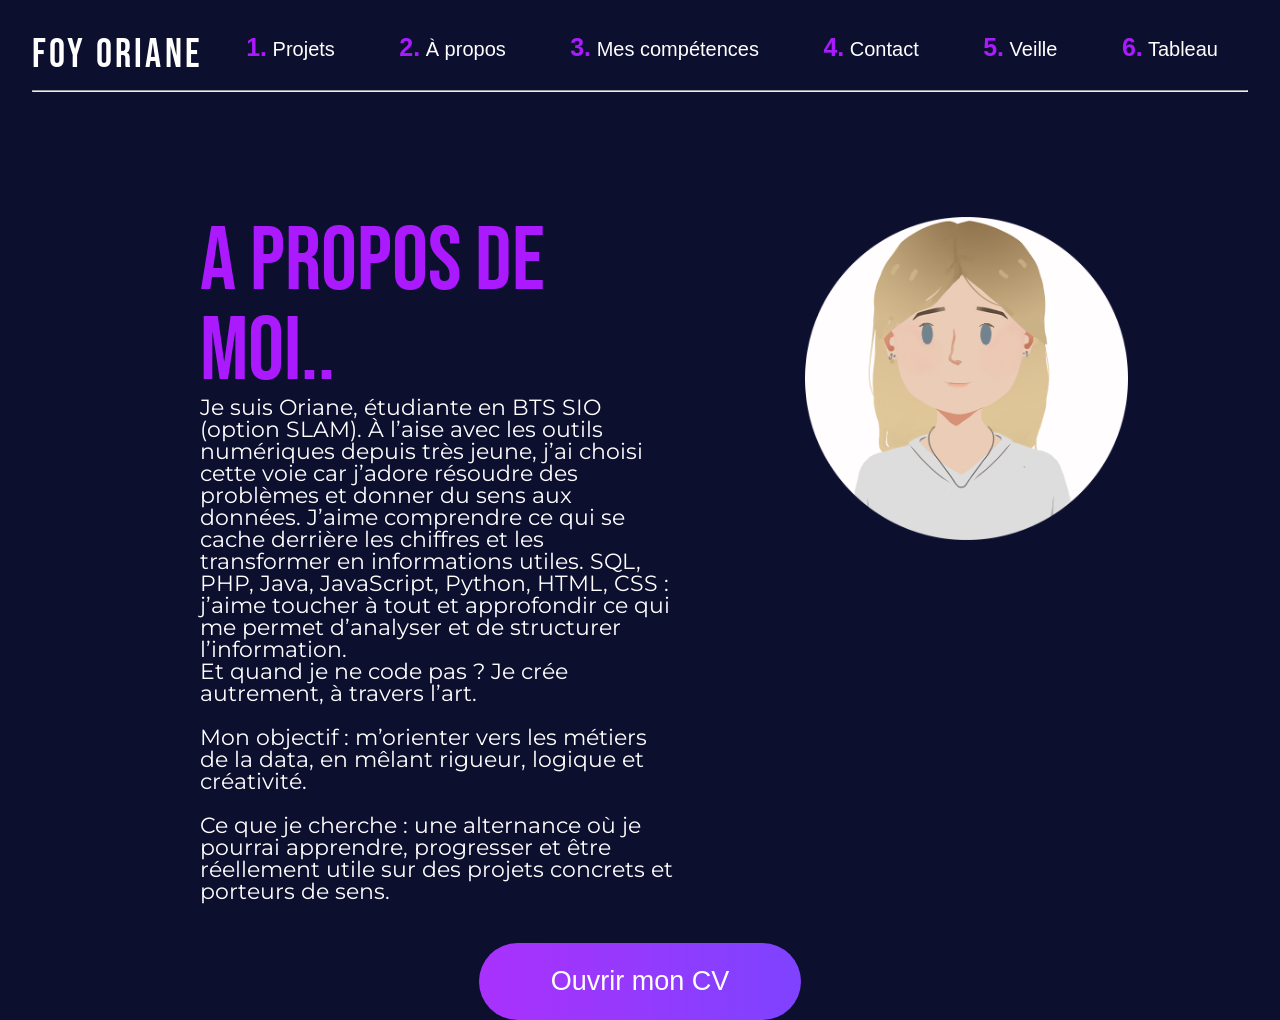
==== apropos.html @ 27b86a02 "Portfolio Oriane" ====
<!DOCTYPE html>
<html lang="fr">
  <head>
    <meta charset="UTF-8" />
    <meta name="viewport" content="width=device-width, initial-scale=1.0" />
    <title>Portfolio Oriane</title>
    <link rel="shortcut icon" type="png" href="documents/favicon.png"/>
    <link rel="stylesheet" href="styles/style.css" />
    <link rel="stylesheet" href="styles/cssPages.css" />
    <link rel="preconnect" href="https://fonts.googleapis.com" />
    <link rel="preconnect" href="https://fonts.gstatic.com" crossorigin />
    <link
      href="https://fonts.googleapis.com/css2?family=Bebas+Neue&display=swap"
      rel="stylesheet"
    />
    <link rel="preconnect" href="https://fonts.googleapis.com" />
    <link rel="preconnect" href="https://fonts.gstatic.com" crossorigin />
    <link
      href="https://fonts.googleapis.com/css2?family=Bebas+Neue&family=Pixelify+Sans:wght@400..700&display=swap"
      rel="stylesheet"
    />
    <link rel="preconnect" href="https://fonts.googleapis.com" />
    <link rel="preconnect" href="https://fonts.gstatic.com" crossorigin />
    <link
      href="https://fonts.googleapis.com/css2?family=Bebas+Neue&family=Pixelify+Sans:wght@400..700&family=Poppins:ital,wght@0,100;0,200;0,300;0,400;0,500;0,600;0,700;0,800;0,900;1,100;1,200;1,300;1,400;1,500;1,600;1,700;1,800;1,900&display=swap"
      rel="stylesheet"
    />
      <link rel="preconnect" href="https://fonts.googleapis.com">
      <link rel="preconnect" href="https://fonts.gstatic.com" crossorigin>
      <link href="https://fonts.googleapis.com/css2?family=Inter:ital,opsz,wght@0,14..32,100..900;1,14..32,100..900&family=Montserrat:ital,wght@0,100..900;1,100..900&display=swap" rel="stylesheet">

      <link rel="preconnect" href="https://fonts.googleapis.com">
      <link rel="preconnect" href="https://fonts.gstatic.com" crossorigin>
      <link href="https://fonts.googleapis.com/css2?family=Inter:ital,opsz,wght@0,14..32,100..900;1,14..32,100..900&display=swap" rel="stylesheet">
    <script src="script/script.js"></script>
  </head>
  <body>
    <div class="bg" id="bg"></div>

    <header>
        <div class="credit left"><a href="index.html">FOY ORIANE</a></div>
        <nav class="right">
            <ul>
                <li>
                    <a href="projets.html"
                    ><span class="numerotation">1.</span> Projets</a>
                </li>
                <li>
                    <a href="apropos.html"
                    ><span class="numerotation">2.</span> À propos</a>
                </li>
                <li>
                    <a href="competences.html"
                    ><span class="numerotation">3.</span> Mes compétences</a>
                </li>
                <li>
                    <a href="contact.html"
                    ><span class="numerotation">4.</span> Contact</a>
                </li>
                <li>
                    <a href="veille.html"
                    ><span class="numerotation">5.</span> Veille</a>
                </li>
                <li>
                    <a href="tableau.html"
                    ><span class="numerotation">6.</span> Tableau</a>
                </li>

            </ul>
        </nav>
      <hr/>
    </header>



    <main>

        
      <div class="presentation"> 
      <div class="present col">
        <h1>A propos de moi..</h1>
          <h2>
              Je suis Oriane, étudiante en BTS SIO (option SLAM). À l’aise avec les outils numériques
              depuis très jeune, j’ai choisi cette voie car j’adore résoudre des problèmes et donner
              du sens aux données. J’aime comprendre ce qui se cache derrière les chiffres et les
              transformer en informations utiles. SQL, PHP, Java, JavaScript, Python,
              HTML, CSS : j’aime toucher à tout et approfondir ce qui me permet d’analyser et de structurer
              l’information.<br>
              Et quand je ne code pas ? Je crée autrement, à travers l’art. <br><br>

              Mon objectif : m’orienter vers les métiers de la data, en mêlant rigueur, logique et créativité.<br><br>

              Ce que je cherche : une alternance où je pourrai apprendre, progresser et être réellement
              utile sur des projets concrets et porteurs de sens.
          </h2>
                  
      </div>
      <div class="avatar col"><img src="documents/avatar.png"/>
      </div>
      </div>

      

        <div class="bouton">
            <a href="documents/CV%20FOY%20Oriane.pdf" class="myButton" target="_blank">Ouvrir mon CV</a>

        </div>
      
      
      
      
   </main>

  </body>

<script>
  fadeBackground("apropos.html");
</script>
</html>
---- styles/style.css ----
/* Reset default css des navigateurs */
html,
body,
div,
span,
applet,
object,
iframe,
h1,
h2,
h3,
h4,
h5,
h6,
p,
blockquote,
pre,
a,
abbr,
acronym,
address,
big,
cite,
code,
del,
dfn,
em,
img,
ins,
kbd,
q,
s,
samp,
small,
strike,
strong,
sub,
sup,
tt,
var,
b,
u,
i,
center,
dl,
dt,
dd,
ol,
ul,
li,
fieldset,
form,
label,
legend,
table,
caption,
tbody,
tfoot,
thead,
tr,
th,
td,
article,
aside,
canvas,
details,
embed,
figure,
figcaption,
footer,
header,
hgroup,
menu,
nav,
output,
ruby,
section,
summary,
time,
mark,
audio,
video {
  margin: 0;
  padding: 0;
  border: 0;
  font-size: 100%;
  font: inherit;
  vertical-align: baseline;
}
article,
aside,
details,
figcaption,
figure,
footer,
header,
hgroup,
menu,
nav,
section {
  display: block;
}
body {
  line-height: 1;
}
ol,
ul {
  list-style: none;
}
blockquote,
q {
  quotes: none;
}
blockquote:before,
blockquote:after,
q:before,
q:after {
  content: "";
  content: none;
}
table {
  border-collapse: collapse;
  border-spacing: 0;
}
/***********************************************************************************/

/* Création de variable couleurs */
:root {
  --couleur_principale: #ab19ff;
  --couleur_secondaire: #ffffff;
    --glow-primary: rgba(56, 189, 248, 0.7);
    --glow-secondary: rgba(94, 234, 212, 0.6);
    --neon-pink: rgba(236, 72, 153, 0.8);
    --neon-blue: rgba(59, 130, 246, 0.8);
    --neon-green: rgba(16, 185, 129, 0.8);
}

* {
  margin: 0;
  padding: 0;
  box-sizing: border-box;
}

html {
  background-color: #0d0f2f;
}
main {
    clear: both;
}


/*Toutes les animations*/

@keyframes bounce {
    50% {
        transform: translateY(-15px);
    }
}

@keyframes typing {
    from {
        width: 0px;
    }
    to {
        width: 140px;
    }
}
@keyframes borderGlow {
    0% {
        background-position: 0% 50%;
        opacity: 0.3;
    }
    50% {
        background-position: 100% 50%;
        opacity: 0.5;
    }
    100% {
        background-position: 0% 50%;
        opacity: 0.3;
    }
}
@keyframes blink-caret {
    from,
    to {
        border-color: transparent;
    }
    50% {
        border-color: var(--couleur_secondaire);
    }
}


@keyframes apparition {
    0% {
        opacity: 0;
    }
    100% {
        opacity: 1;
    }
}

@keyframes slide_gauche {
    0% {/* L'objet appelé par l'animation commence invisible  et plus loin sur l'axe X que son origine. */
        transform: translateX(500px);
        opacity: 0;
    }
    17% {/*Transition: commence à rendre l’objet visible. La propriété translateX continue de bouger jusqu’à atteindre
         automatiquement 0px à 100%.*/
        opacity: 0.2;
    }
    24% {
        opacity: 0.4;
    }
    46% {
        opacity: 0.6;
    }
    100% {/*État final de l'animation : l'objet est désormais à sa position prédéfinie sur l'axe X et complètement visible.*/
        transform: translateX(0px);
        opacity: 1;
    }
}
@keyframes pulseGlow {
    0% {
        transform: scale(1);
        opacity: 0.7;
    }
    50% {
        transform: scale(1.2);
        opacity: 0.3;
    }
    100% {
        transform: scale(1);
        opacity: 0.7;
    }
}


@keyframes bgfadeOut {
    0% {
        opacity: 1;
    }
    100% {
        opacity: 0;
    }
}

@keyframes bgfadeIn {
    0% {
        opacity: 0;
    }
    100% {
        opacity: 1;
    }
}
@keyframes fade {
    0% {
        opacity: 0.1;
    }
    100% {
        opacity: 1;
    }
}


.bgfadeOut {
  -webkit-animation: bgfadeOut 1s forwards;
  -moz-animation: bgfadeOut 1s forwards;
  -o-animatio: bgfadeOut 1s forwards;
  animation: bgfadeOut 1s forwards;
}

.bgfadeIn {
  -webkit-animation: bgfadeIn 1s forwards;
  -moz-animation: bgfadeIn 1s forwards;
  -o-animatio: bgfadeIn 1s forwards;
  animation: bgfadeIn 1s forwards;
}



header {
  /*police des catégories dans le menu, et leurs positions sur la page + espacement entre chaque catégories */
  font-family: Arial, sans-serif;
  padding-top: 35px;
}
header .credit a {
  font-family: "Bebas Neue", sans-serif;
  letter-spacing: 0.2rem;
  font-size: 40px;
  color: var(--couleur_secondaire);
  text-decoration: none;
}
header .credit a:hover {
  color: var(--couleur_principale);
  transition: all 0.3s; /* durée d'animation pour passer de l'état non survolé à survolé */
}

header .left {
  margin-left: 2.5%;
  float: left;
}
header .right {
  margin-right: 2.5%;
  float: right;
}

header hr {
  width: 95%;
  margin: 55px auto;
}

nav ul li {
  /*met en ligne les catégories du menu*/
  display: inline;
  margin: 0 30px;
}

nav ul li .numerotation {
  /*couleurs des catégorie empeche d'avoir un souligement + gras */
  font-size: 25px;
  color: var(--couleur_principale);
  font-weight: bold;
}
nav ul li a {
  /*couleurs des catégorie empeche d'avoir un souligement + gras */
  font-size: 20px;
  color: var(--couleur_secondaire);
  text-decoration: none;
}
nav ul li a:hover {
  /* :hover = Propriété lors du survol d'un à la souris */
  font-size: 22px;
  font-weight: bold;
  transition: all 0.3s; /* durée d'animation pour passer de l'état non survolé à survolé */
}

/***********************************************************************************/

/* Contenu page d'accueil */
.content {
  padding: 9% 0 0 5%;
}
.hero {
  width: 40%;
  text-align: center;
}
.hero h1 {
  font-family: "Bebas Neue", sans-serif;
  font-weight: 400;
  font-size: 130px;
  color: var(--couleur_principale);
  opacity: 0;
  -webkit-animation: 1s slide_gauche 1s forwards;
  -moz-animation: 1s slide_gauche 1s forwards;
  -o-animation: 1s slide_gauche 1s forwards;
  animation: 1s slide_gauche 1s forwards; /* appel de l'animation declarer en dessous (les 3 lignes au dessus sont juste utilisées sur les anciens navigateurs)*/
}

.hero h2 {
  width: 140px;
  font-family: "Pixelify Sans", sans-serif;
  font-size: 40px;
  color: var(--couleur_secondaire);
  overflow: hidden; /
  border-right: 0.15em solid orange; /* The typwriter cursor */
  white-space: nowrap; /* Keeps the content on a single line */
  margin: 0 auto; /* Gives that scrolling effect as the typing happens */
  letter-spacing: 0.1em; /* Adjust as needed */
  animation: typing 1s steps(30, end), blink-caret 0.75s step-end infinite;
}

.hero h3 {
  font-family: "Poppins", sans-serif;
  font-weight: 400;
  font-size: 50px;
  color: var(--couleur_secondaire);
  opacity: 0;
  animation: 1s apparition 1s forwards;
}

/*Contenu de la page veille*/
.veillete {
    padding-left: 50px;
    padding-right: 50px;
    max-width: 1400px;
    margin: 0 auto;
}

.veillete h1 {
    font-family: "Bebas Neue", sans-serif;
    text-align: center;
    font-weight: 400;
    font-size: 130px;
    color: var(--couleur_principale);
    opacity: 0;
    animation: slide_gauche 1s forwards;
    margin-bottom: 80px;
}

@keyframes slide_gauche {
    0% {
        transform: translateX(500px);
        opacity: 0;
    }
    100% {
        transform: translateX(0px);
        opacity: 1;
    }
}

/* Section moderne avec card */
.section-moderne {
    background: rgba(255, 255, 255, 0.03);
    border: 1px solid rgba(171, 25, 255, 0.2);
    border-radius: 20px;
    padding: 50px;
    margin-bottom: 50px;
    transition: all 0.4s ease;
    animation: fade 2s forwards;
}

@keyframes fade {
    0% { opacity: 0; }
    100% { opacity: 1; }
}

.section-moderne:hover {
    border-color: var(--couleur_principale);
    box-shadow: 0 10px 40px rgba(171, 25, 255, 0.2);
    transform: translateY(-5px);
}

.veillete h2 {
    font-family: "Poppins", sans-serif;
    font-weight: 600;
    font-size: 42px;
    color: var(--couleur_principale);
    margin-bottom: 25px;
    position: relative;
    display: inline-block;
}

.veillete h2::after {
    content: '';
    position: absolute;
    bottom: -8px;
    left: 0;
    width: 80px;
    height: 4px;
    background: linear-gradient(90deg, var(--couleur_principale), transparent);
    border-radius: 2px;
}

.veillete h3 {
    font-family: "Montserrat", sans-serif;
    font-size: 20px;
    line-height: 1.8;
    color: rgba(255, 255, 255, 0.85);
    text-align: justify;
}

/* Grille méthodes Pull/Push */
.methodes-grid {
    display: grid;
    grid-template-columns: repeat(auto-fit, minmax(300px, 1fr));
    gap: 30px;
    margin-top: 40px;
}

.methode-card {
    background: linear-gradient(135deg, rgba(171, 25, 255, 0.1), rgba(171, 25, 255, 0.05));
    border: 1px solid rgba(171, 25, 255, 0.3);
    border-radius: 15px;
    padding: 35px;
    transition: all 0.3s ease;
    position: relative;
    overflow: hidden;
}

.methode-card::before {
    content: '';
    position: absolute;
    top: 0;
    left: -100%;
    width: 100%;
    height: 100%;
    background: linear-gradient(90deg, transparent, rgba(171, 25, 255, 0.1), transparent);
    transition: left 0.5s;
}

.methode-card:hover::before {
    left: 100%;
}

.methode-card:hover {
    transform: translateY(-8px);
    border-color: var(--couleur_principale);
    box-shadow: 0 15px 35px rgba(171, 25, 255, 0.3);
}

.methode-card h4 {
    font-family: "Poppins", sans-serif;
    font-size: 26px;
    color: var(--couleur_principale);
    margin-bottom: 15px;
    font-weight: 600;
}

.methode-card p {
    font-size: 17px;
    line-height: 1.7;
    color: rgba(255, 255, 255, 0.8);
}


.outils-section {
    margin-top: 60px;
}

.outils-section h2 {
    text-align: center;
    margin-bottom: 50px;
}

.image-gallery {
    display: grid;
    grid-template-columns: repeat(auto-fill, minmax(280px, 1fr));
    gap: 30px;
    padding: 0;
}

.gallery-item {
    position: relative;
    overflow: hidden;
    border-radius: 15px;
    border: 2px solid rgba(171, 25, 255, 0.2);
    transition: all 0.4s ease;
    cursor: pointer;
    background: rgba(255, 255, 255, 0.02);
}

.gallery-item:hover {
    border-color: var(--couleur_principale);
    transform: translateY(-10px);
    box-shadow: 0 20px 40px rgba(171, 25, 255, 0.4);
}

.gallery-item img {
    width: 100%;
    height: 300px;
    object-fit: cover;
    display: block;
    transition: transform 0.4s ease;
}

.gallery-item:hover img {
    transform: scale(1.1);
}

.gallery-overlay {
    position: absolute;
    bottom: 0;
    left: 0;
    right: 0;
    background: linear-gradient(to top, rgba(13, 15, 47, 0.95), transparent);
    padding: 25px 20px;
    transform: translateY(100%);
    transition: transform 0.4s ease;
}

.gallery-item:hover .gallery-overlay {
    transform: translateY(0);
}

.gallery-overlay h4 {
    font-family: "Poppins", sans-serif;
    font-size: 20px;
    color: var(--couleur_principale);
    font-weight: 600;
    margin: 0;
}

/* Responsive */
@media (max-width: 768px) {
    .veillete {
        padding: 40px 20px;
    }

    .veillete h1 {
        font-size: 70px;
    }

    .veillete h2 {
        font-size: 32px;
    }

    .section-moderne {
        padding: 30px 25px;
    }

    .methodes-grid {
        grid-template-columns: 1fr;
    }

    .image-gallery {
        grid-template-columns: 1fr;
    }
}

@media (max-width: 480px) {
    .veillete h1 {
        font-size: 50px;
    }

    .veillete h2 {
        font-size: 28px;
    }

    .veillete h3 {
        font-size: 18px;
    }
}

.lightbox {
    display: none;
    position: fixed;
    inset: 0;
    background: rgba(0, 0, 0, 0.75);
    backdrop-filter: blur(6px);
    justify-content: center;
    align-items: center;
    z-index: 9999;
}

.lightbox img {
    max-width: 85%;
    max-height: 85%;
    border-radius: 10px;
    box-shadow: 0 0 20px rgba(0,0,0,0.5);
    animation: zoomIn .3s ease;
}

.lightbox-close {
    position: absolute;
    top: 40px;
    right: 50px;
    font-size: 50px;
    color: white;
    cursor: pointer;
    font-family: sans-serif;
    transition: 0.2s;
}

.lightbox-close:hover {
    color: var(--couleur_principale);
    transform: scale(1.15);
}

@keyframes zoomIn {
    from { transform: scale(0.8); opacity: 0; }
    to { transform: scale(1); opacity: 1; }
}

.resultats-section {
    margin-top: 60px;
    padding: 50px;
    max-width: 1400px;
    background: rgba(255, 255, 255, 0.03);
    border: 1px solid rgba(171, 25, 255, 0.2);
    border-radius: 20px;
    transition: all 0.4s ease;
}

.resultats-section:hover {
    border-color: var(--couleur_principale);
    box-shadow: 0 10px 40px rgba(171, 25, 255, 0.2);
    transform: translateY(-5px);
}

.resultats-section h2 {
    text-align: center;
    font-family: "Bebas Neue", sans-serif;
    font-size: 50px;
    color: var(--couleur_principale);
    margin-bottom: 40px;
}

.resultats-table {
    width: 100%;
    border-collapse: collapse;
    font-family: "Poppins", sans-serif;
}

.resultats-table th,
.resultats-table td {
    padding: 15px 20px;
    text-align: left;
    border-bottom: 1px solid rgba(171, 25, 255, 0.2);
    color: rgba(255,255,255,0.85);
}

.resultats-table th {
    font-weight: 600;
    background: rgba(171, 25, 255, 0.05);
}

.resultats-table tr:hover {
    background: rgba(171, 25, 255, 0.1);
}

.resultats-table a {
    color: var(--couleur_principale);
    text-decoration: none;
    font-weight: 600;
}

.resultats-table a:hover {
    text-decoration: underline;
}

/* Responsive */
@media (max-width: 768px) {
    .resultats-section {
        padding: 30px 20px;
    }

    .resultats-section h2 {
        font-size: 36px;
    }

    .resultats-table th, .resultats-table td {
        padding: 12px 10px;
    }
}




/* Styles pour les onglets */
.tabs-container {
    display: flex;
    justify-content: center;
    gap: 1rem;
    margin-bottom: 2rem;
}

.tab-button {
    padding: 0.8rem 2rem;
    background: rgba(30, 41, 59, 0.6);
    border: 1px solid rgba(171, 25, 255, 0.35);
    border-radius: 8px;
    color: #c7b7ff;
    cursor: pointer;
    transition: all 0.3s ease;
    font-size: 1rem;
    font-weight: 500;
    backdrop-filter: blur(10px);
    font-family: 'Poppins', sans-serif;
}

.tab-button:hover {
    border-color: #ab19ff;
    color: #ab19ff;
    transform: translateY(-2px);
    box-shadow: 0 5px 15px rgba(171, 25, 255, 0.35);
}

.tab-button.active {
    background: linear-gradient(
            135deg,
            rgba(171, 25, 255, 0.35),
            rgba(199, 125, 255, 0.35)
    );
    border-color: #ab19ff;
    color: #ffffff;
    box-shadow: 0 0 20px rgba(171, 25, 255, 0.6);
}

.tab-content {
    display: none;
}

.tab-content.active {
    display: block;
    animation: fadeIn 0.5s ease;
}

@keyframes fadeIn {
    from {
        opacity: 0;
        transform: translateY(10px);
    }
    to {
        opacity: 1;
        transform: translateY(0);
    }
}

/* Style amélioré pour le tableau */
.resultats-table {
    width: 100%;
    border-collapse: collapse;
    background: rgba(30, 41, 59, 0.6);
    border-radius: 12px;
    overflow: hidden;
    backdrop-filter: blur(10px);
}

.resultats-table thead {
    background: linear-gradient(
            135deg,
            rgba(171, 25, 255, 0.25),
            rgba(199, 125, 255, 0.25)
    );
}

.resultats-table th {
    padding: 1rem;
    text-align: left;
    color: #ab19ff;
    font-weight: 600;
    border-bottom: 1px solid rgba(171, 25, 255, 0.35);
}

.resultats-table td {
    padding: 1rem;
    color: #f1f5f9;
    border-bottom: 1px solid rgba(171, 25, 255, 0.15);
}

.resultats-table tbody tr:hover {
    background: rgba(171, 25, 255, 0.12);
    transition: background 0.3s ease;
}

.resultats-table a {
    color: #c77dff;
    text-decoration: none;
    font-weight: 500;
    transition: color 0.3s ease;
}

.resultats-table a:hover {
    color: #ab19ff;
    text-decoration: underline;
}

/* Indicateur de chargement */
.loading {
    text-align: center;
    color: #c7b7ff;
    padding: 2rem;
}

.loading::after {
    content: '...';
    animation: dots 1.5s steps(4, end) infinite;
}

@keyframes dots {
    0%, 20% { content: '.'; }
    40% { content: '..'; }
    60%, 100% { content: '...'; }
}

/***********************************************************************************/
/*Contenu de la page tableau*/

.boutont {
    text-align: center;
    margin-bottom: 100px;
}


.tableau {
    margin-bottom: 50px;
    margin-left: 100px;
    margin-right: 100px;
    display: flex;
    flex-direction: column;
    align-items: center;
    background-color: white;
    padding: 20px;
    border-radius: 10px;
    box-shadow: 0 4px 8px rgba(0,0,0,0.1);
    overflow-x: auto;
    -webkit-overflow-scrolling: touch;
}

.tableau table {
    background-color: white;
    border-collapse: collapse;
    margin: 0 auto;

}

.tg  {border-collapse:collapse;border-spacing:0;}
.tg td{border-color:black;border-style:solid;border-width:1px;font-family:Arial, sans-serif;font-size:14px;
    overflow:hidden;padding:10px 5px;word-break:normal;}
.tg th{border-color:black;border-style:solid;border-width:1px;font-family:Arial, sans-serif;font-size:14px;
    font-weight:normal;overflow:hidden;padding:10px 5px;word-break:normal;}
.tg .tg-fymr{border-color:inherit;font-weight:bold;text-align:left;vertical-align:top}
.tg .tg-0pky{border-color:inherit;text-align:left;vertical-align:top}

.tableau1 h1{
    font-family: "Bebas Neue", sans-serif;
    text-align: center;
    font-weight: 400;
    font-size: 130px;
    color: var(--couleur_principale);
    opacity: 0;
    -webkit-animation:  slide_gauche 1s forwards;
    -moz-animation: slide_gauche 1s forwards;
    -o-animation:  slide_gauche 1s forwards;
    animation: slide_gauche 1s forwards; /* appel de l'animation declaré en dessous (les 3 lignes au dessus sont juste utilisées sur les anciens navigateurs)*/
}

.imagtab img{

    text-align: center;
    width: 50%;
}


.imagtab {

    text-align: center;

}
.dot {
    height: 14px;
    width: 14px;
    background-color: #4CAF50;
    display: inline-block;
    border-radius: 50%;
    margin: auto;
}
.tg-center {
    text-align: center;
}
.resultats-section img {
    display: block;
    margin: 0 auto;
    max-width: 100%;
    height: auto;
}
/***********************************************************************************/
/*Contenu page à propos*/

.presentation {
  display: flex;
   padding-top: 70px;
    padding-left: 70px;
}


.col{
    flex:1;
    padding-left: 130px;

}
.present h1{
    font-family: "Bebas Neue", sans-serif;
    font-weight: 400;
    font-size: 130px;
    color:var(--couleur_principale);
    left:500px;
    -webkit-animation: slide_gauche 1.5s forwards;
    -moz-animation: slide_gauche 1.5s forwards;
    -o-animation: slide_gauche 1.5s forwards;
    animation: slide_gauche 1.5s  forwards;
}

.present h2{
    font-family: "Montserrat", sans-serif;
    font-optical-sizing: auto;
    font-style: normal;
    font-size: 25px;
    color:var(--couleur_secondaire);
    -webkit-animation:fade 2s forwards;
    -moz-animation: fade 2s forwards;
    -o-animation: fade 2s forwards;
    animation: fade 2s  forwards;

}

.avatar img {
    width: 60%;
    left:600px;
    -webkit-animation:fade 2s forwards;
    -moz-animation: fade 2s forwards;
    -o-animation: fade 2s forwards;
    animation: fade 2s  forwards;
}


.bouton {
    text-align: center;
    margin-top: 40px;
}
.myButton {
    background:linear-gradient(to left, #8042FE 5%, #AA31FD  100%);
    background-color:#AA31FD ;
    border-radius:100px;
    display:inline-block;
    cursor:pointer;
    color:#ffffff;
    font-family:Arial;
    font-size:27px;
    padding:25px 72px;
    text-decoration:none;
    -webkit-animation:fade 3s forwards;
    -moz-animation: fade 3s forwards;
    -o-animation: fade 3s forwards;
    animation: fade 3s  forwards;
}
.myButton:hover {
    background:linear-gradient(to left, #AA31FD  5%, #8042FE 100%);
    background-color:#AA31FD ;

}
/***********************************************************************************/

/*Contenu page contact*/

.titrecontact h1{
  font-family: "Bebas Neue", sans-serif;
  text-align: center;
  font-weight: 400;
  font-size: 130px;
  color: var(--couleur_principale);
  opacity: 0;
  -webkit-animation:  slide_gauche 1s forwards;
  -moz-animation: slide_gauche 1s forwards;
  -o-animation:  slide_gauche 1s forwards;
  animation: slide_gauche 1s forwards; /* appel de l'animation declaré en dessous (les 3 lignes au dessus sont juste utilisées sur les anciens navigateurs)*/
}

.listecontact {
    display: flex;
    flex-direction: column;
    gap: 15px;
    margin-top: 20px;
    font-family: "Montserrat", sans-serif;
    font-optical-sizing: auto;
    font-style: normal;
    font-size: 30px;
    color: white;
    -webkit-animation:fade 2s forwards;
    -moz-animation: fade 2s forwards;
    -o-animation: fade 2s forwards;
    animation: fade 2s  forwards;

}

.listecontact div {
    display: flex;
    align-items: center;
    gap: 10px;
}

.listecontact img {
    width: 100px;
    height: 100px;
    object-fit: contain;
}


.feedback-input:focus { border:2px solid white; }

textarea {
    height: 150px;
    line-height: 150%;
    resize:vertical;
}

[type="submit"] {
    font-family: 'Montserrat', Arial, Helvetica, sans-serif;
    width: 100%;
    background: var(--couleur_principale);
    border-radius:5px;
    border:0;
    cursor:pointer;
    color:white;
    font-size:24px;
    padding-top:10px;
    padding-bottom:10px;
    transition: all 0.3s;
    margin-top:-4px;
    font-weight:700;
}
[type="submit"]:hover { background: darkorchid; }

.contact-page h2{
    font-family: 'Montserrat', Arial, Helvetica, sans-serif;
    color: white;
    font-size:35px;
    padding-bottom: 20px;
    text-align: center;

}
.contact-page {
    display: flex;
    justify-content: space-around;
    align-items: flex-start;
    gap: 50px;
    padding: 50px 10%;
    flex-wrap: wrap;
}

.contact-info {
    flex: 1;
    min-width: 250px;
}

.contact-form {
    flex: 1;
    min-width: 250px;
}

@import url(https://fonts.googleapis.com/css?family=Montserrat:400,700);


form {
    max-width:420px;
    padding-top: 20px;
    -webkit-animation:fade 2s forwards;
    -moz-animation: fade 2s forwards;
    -o-animation: fade 2s forwards;
    animation: fade 2s  forwards;
}

.infoform {
    color:white;
    font-family: Helvetica, Arial, sans-serif;
    font-weight:500;
    font-size: 18px;
    border-radius: 5px;
    line-height: 22px;
    background-color: transparent;
    border:2px solid white;
    transition: all 0.3s;
    padding: 13px;
    margin-bottom: 15px;
    width:100%;
    box-sizing: border-box;
    outline:0;
}



/***********************************************************************************/

.badge-stage {
    background-color: #0d0f2f;
    color: white;
    font-size: 0.7rem;
    padding: 2px 6px;
    border-radius: 4px;
    margin-left: 6px;
}

.badge-scolaire {
    background-color: var(--couleur_principale);
    color: white;
    font-size: 0.7rem;
    padding: 2px 6px;
    border-radius: 4px;
    margin-left: 6px;
}



/*Contenu page projets*/

.pro h1 {
    font-family: "Bebas Neue", sans-serif;
    text-align: center;
    font-weight: 400;
    font-size: 130px;
    color: var(--couleur_principale);
    opacity: 0;
    -webkit-animation: slide_gauche 1s forwards;
    -moz-animation: slide_gauche 1s forwards;
    -o-animation: slide_gauche 1s forwards;
    animation: slide_gauche 1s forwards; /* appel de l'animation declarer en dessous (les 3 lignes au dessus sont juste utilisées sur les anciens navigateurs)*/

}

.projets {
    animation: fade 1.5s forwards;
}


.projets-container {
    display: flex;
    flex-wrap: wrap;
    justify-content: center;
    gap: 60px;
    padding-bottom: 80px;
    padding-top: 30px;
}

.projet-card {
    width: 500px;
    background-color: white;
    overflow: hidden;
    text-decoration: none;
    color: black;
    box-shadow: 0 10px 25px rgba(0, 0, 0, 0.3);
    transition: transform 0.3s, box-shadow 0.3s;
    position: relative;
}

.projet-card:hover {
    transform: translateY(-10px);
    box-shadow: 0 15px 35px rgba(171, 25, 255, 0.5);
}

.projet-image img {
    width: 100%;
    height: 240px;
    object-fit: cover;
}

.projet-info {
    padding: 20px;
    background-color: #fff;
}

.projet-info h2 {
    font-family: "Poppins", sans-serif;
    font-size: 22px;
    margin-bottom: 10px;
    color: #000;
}

.projet-tech {
    display: flex;
    gap: 10px;
}

.projet-tech img {
    width: 50px;
    height: 50px;
    object-fit: contain;
}

.projet-date {
    font-family: "Poppins", sans-serif;
    font-size: 16px;
    color: var(--couleur_principale);
    position: absolute;
    bottom: 10px;
    right: 15px;
}

/***********************************************************************************/


/************************Projets******************/

.portfolio h1{
    font-family: "Bebas Neue", sans-serif;
    text-align: center;
    font-weight: 400;
    font-size: 130px;
    color: var(--couleur_principale);
    opacity: 0;
    -webkit-animation: slide_gauche 1s forwards;
    -moz-animation: slide_gauche 1s forwards;
    -o-animation: slide_gauche 1s forwards;
    animation: slide_gauche 1s forwards; /* appel de l'animation declarer en dessous (les 3 lignes au dessus sont juste utilisées sur les anciens navigateurs)*/

}
.infoprojets{
    width: 100%;
    padding-left: 10px;
    padding-right: 10px;
    display: flex;
    justify-content: space-between;
    gap: 60px;
    padding-bottom: 80px;
    padding-top: 30px;
    background-color: white;
}
.projets {
    text-align: center;
    padding-bottom: 10px;
    padding-right: 10px;
    padding-left: 10px;
}

.projets h1 {
    font-family: "Bebas Neue", sans-serif;
    text-align: center;
    font-weight: 400;
    font-size: 130px;
    color: var(--couleur_principale);
    opacity: 0;
    padding-bottom: 50px;
    -webkit-animation:  slide_gauche 1s forwards;
    -moz-animation: slide_gauche 1s forwards;
    -o-animation:  slide_gauche 1s forwards;
    animation: slide_gauche 1s forwards; /* appel de l'animation declaré en dessous (les 3 lignes au dessus sont juste utilisées sur les anciens navigateurs)*/
}
.projets h3 {
    text-align: center;
    font-family: "Bebas Neue", sans-serif;
    font-size: 60px;
    padding-bottom: 30px;
    color: var(--couleur_principale);
}

.projets .liens {
    display: flex;
    justify-content: space-between;
    align-items: center;
    max-width: 800px;
    margin: 0 auto 60px auto;
}

.projets .liens a {
    color: #fff;
    font-family: "Poppins", sans-serif;
    font-weight: 500;
    text-decoration: none;
    transition: color 0.3s;
}


.projets .liens a:hover {
    color: var(--couleur_principale);
}

.projets .galerie {
    display: flex;
    flex-direction: column;
    align-items: center;
    gap: 50px;
}

.projets .galerie img {
    width: 80%;
    max-width: 900px;
    height: auto;
    border-radius: 10px;
    object-fit: cover;
    box-shadow: 0 0 10px rgba(0,0,0,0.3);
    -webkit-animation:fade 2s forwards;
    -moz-animation: fade 2s forwards;
    -o-animation: fade 2s forwards;
    animation: fade 2s  forwards;
}
.projetpres {
    width: 100%;
    justify-content: center;
    padding-bottom: 10px;
}

.projetpres h2 {
    width: 80%;
    max-width: 900px; /* même largeur que les images */
    margin: 0 auto; /* centre horizontalement */
    text-align: justify;
    font-family: "Montserrat", sans-serif;
    font-size: 25px;
    color: var(--couleur_secondaire);
    animation: fade 2s forwards;
}

.fleche {
    display: block;
    margin: 30px auto; /* centre horizontalement et ajoute un peu d'espace */
    width: 60px; /* réduit la taille */
    animation: bounce 2s infinite; /* lance l’animation */
}



/***********************************************************************************/
.containerc {
    max-width: 1400px;
    margin: 0 auto;
}

.titrecompet h1 {
    font-family: "Bebas Neue", sans-serif;
    text-align: center;
    font-weight: 400;
    font-size: 130px;
    color: var(--couleur_principale);
    opacity: 0;
    -webkit-animation: slide_gauche 1s forwards;
    -moz-animation: slide_gauche 1s forwards;
    -o-animation: slide_gauche 1s forwards;
    animation: slide_gauche 1s forwards;
}


.category-filters {
    display: flex;
    justify-content: center;
    gap: 1rem;
    margin-bottom: 3rem;
    flex-wrap: wrap;
}

.filter-btn {
    padding: 0.8rem 1.5rem;
    background: rgba(30, 41, 59, 0.6);
    border: 1px solid rgba(56, 189, 248, 0.3);
    border-radius: 8px;
    color: #94a3b8;
    cursor: pointer;
    transition: all 0.3s ease;
    font-size: 0.95rem;
    font-weight: 500;
    backdrop-filter: blur(10px);
}

.filter-btn:hover {
    border-color: var(--neon-blue);
    color: var(--neon-blue);
    transform: translateY(-2px);
    box-shadow: 0 5px 15px rgba(56, 189, 248, 0.3);
}

.filter-btn.active {
    background: linear-gradient(135deg, rgba(56, 189, 248, 0.3), rgba(94, 234, 212, 0.3));
    border-color: var(--neon-blue);
    color: #fff;
    box-shadow: 0 0 20px rgba(56, 189, 248, 0.5);
}


.skills-grid {
    display: grid;
    grid-template-columns: repeat(auto-fit, minmax(180px, 1fr));
    gap: 1.5rem;
    margin-bottom: 3rem;
}

.skill-card {
    background: linear-gradient(135deg, rgba(30, 41, 59, 0.85), rgba(15, 23, 42, 0.9));
    border: 1px solid rgba(94, 234, 212, 0.2);
    border-radius: 12px;
    padding: 1.5rem;
    text-align: center;
    cursor: pointer;
    transition: all 0.4s cubic-bezier(0.21, 0.61, 0.35, 1);
    position: relative;
    overflow: hidden;
    backdrop-filter: blur(10px);
}

.skill-card::before {
    content: "";
    position: absolute;
    inset: -2px;
    background: linear-gradient(45deg, transparent, var(--couleur_principale), var(--neon-green), transparent);
    z-index: -1;
    border-radius: 13px;
    opacity: 0;
    transition: opacity 0.4s ease;
    filter: blur(8px);
}

.skill-card:hover {
    transform: translateY(-8px) scale(1.05);
    border-color: var(--couleur_principale);
    box-shadow: 0 15px 30px rgba(0, 0, 0, 0.5), 0 0 30px rgba(56, 189, 248, 0.4);
}

.skill-card:hover::before {
    opacity: 1;
}

.skill-icon {
    width: 80px;
    height: 80px;
    margin: 0 auto 1rem;
    border-radius: 12px;
    background: rgba(56, 189, 248, 0.1);
    display: flex;
    align-items: center;
    justify-content: center;
    transition: all 0.3s ease;
    padding: 10px;
}

.skill-icon img {
    width: 100%;
    height: 100%;
    object-fit: contain;
}
.skill-card:hover .skill-icon {
    transform: scale(1.1) rotate(5deg);
    box-shadow: 0 0 20px rgba(56, 189, 248, 0.5);
}

.skill-name {
    font-size: 1.1rem;
    font-weight: 600;
    color: #f1f5f9;
    margin-bottom: 0.5rem;
}

.skill-category {
    font-size: 0.75rem;
    color: var(--neon-blue);
    text-transform: uppercase;
    letter-spacing: 1px;
}


.skill-card {
    animation: fadeInUp 0.6s ease backwards;
}

.skill-card:nth-child(1) { animation-delay: 0.05s; }
.skill-card:nth-child(2) { animation-delay: 0.1s; }
.skill-card:nth-child(3) { animation-delay: 0.15s; }
.skill-card:nth-child(4) { animation-delay: 0.2s; }
.skill-card:nth-child(5) { animation-delay: 0.25s; }
.skill-card:nth-child(6) { animation-delay: 0.3s; }

@keyframes fadeInUp {
    from {
        opacity: 0;
        transform: translateY(30px);
    }
    to {
        opacity: 1;
        transform: translateY(0);
    }
}


.skill-card.hidden {
    display: none;
}

/* Responsive */
@media (max-width: 768px) {
    .titrecompet h1 {
        font-size: 70px;
    }

    .skills-grid {
        grid-template-columns: repeat(auto-fit, minmax(140px, 1fr));
        gap: 1rem;
    }

    .skill-icon {
        width: 60px;
        height: 60px;
        font-size: 2rem;
    }

    .filter-btn {
        padding: 0.6rem 1rem;
        font-size: 0.85rem;
    }
}


.skills-count {
    text-align: center;
    margin-bottom: 2rem;
    color: #94a3b8;
    font-size: 0.95rem;
}

.skills-count span {
    color: var(--neon-blue);
    font-weight: 600;
}

/* ========== MOBILE========== */

/* ========== INDEX ========== */

@media screen and (max-width: 1024px) {
    .hero h1 {
        font-size: 90px;
    }
    .hero h2 {
        font-size: 35px;
    }
    .hero h3 {
        font-size: 40px;
    }
}

@media screen and (max-width: 768px) {
    .hero {
        width: 90%;
        margin: auto;
        padding-top: 100px;
    }

    .hero h1 {
        font-size: 70px;
    }

    .hero h2 {
        font-size: 28px;
    }

    .hero h3 {
        font-size: 30px;
    }

    header {
        padding-top: 30px;
    }

    nav ul {
        display: flex;
        flex-direction: column;
        gap: 8px;
    }

    nav ul li {
        margin: 0;
    }

    header .credit a {
        font-size: 30px;
    }
    header .right{
        padding-bottom: 15px;
    }
}

@media screen and (max-width: 480px) {
    .hero h1 {
        font-size: 45px;
    }
    .hero h2 {
        font-size: 22px;
    }
    .hero h3 {
        font-size: 25px;
    }
}

/* ========== PAGE TABLEAU  ========== */
@media screen and (max-width: 600px) {
    .tableau1 h1 {
        font-size: 90px;
    }
    .tableau table td,
    .tableau table th {
        font-size: 12px;
        padding: 5px;
    }
    .boutont{
        padding-left: 20px;
        padding-right: 20px;

    }
    .tableau{
        margin-left: 20px;
        margin-right: 20px;
    }
}
@media screen and (max-width: 1024px) {
    .tableau1 h1 {
        font-size: 90px;
    }

    .tableau {
        margin-left: 80px;
        margin-right: 80px;
    }
}

    @media screen and (max-width: 480px) {
        .tableau1 h1 {
            font-size: 50px;
        }

        .tableau {
            margin-left: 10px;
            margin-right: 10px;
        }
    }
/* ========== PAGE À PROPOS  ========== */
@media screen and (max-width: 1850px) {
    .present h1 {
        font-size: 90px;
    }
    .present h2 {
        font-size: 22px;
    }
    .avatar img {
        width: 68%;
    }
}

@media screen and (max-width: 1024px) {
    .present h1 {
        font-size: 90px;
    }
    .present h2 {
        font-size: 22px;
    }
    .avatar img {
        width: 90%;
    }
}


@media screen and (max-width: 768px) {
    .presentation {
        flex-direction: column;
        text-align: center;
        padding: 0 20px;
    }

    .present h1 {
        font-size: 70px;
    }
    .col{
        padding-left: 0px;

    }
    .present h2 {
        font-size: 18px;
    }

    .avatar img {
        width: 50%;
        margin-top: 20px;
    }

    .myButton {
        font-size: 20px;
        padding: 15px 50px;
    }
}

@media screen and (max-width: 480px) {
    .present h1 {
        font-size: 50px;
    }

    .col{
        padding-left:0px;
    }
    .present h2 {
        font-size: 16px;
    }
    .avatar img {
        width: 50%;
    }
}




/* ========== PAGE PROJETS========== */

@media screen and (max-width: 1024px) {
    .pro h1 {
        font-size: 90px;
    }
}

@media screen and (max-width: 768px) {
    .pro h1 {
        font-size: 70px;
    }
    .projets h1 {
        font-size: 60px;

    }

    .projet-card {
        width: 85%;
    }
    .projetpres h2{
        text-align: start;
        font-size: 18px;
    }
}

@media screen and (max-width: 480px) {
    .pro h1 {
        font-size: 50px;
    }
}




/* ========== PAGE CONTACT ========== */



@media screen and (max-width: 768px) {
    .titrecontact h1 {
        font-size: 90px;
    }

    .listecontact {
        font-size: 20px;
    }

    .listecontact img {
        width: 70px;
        height: 70px;
    }
}

@media screen and (max-width: 480px) {
    .listecontact {
        font-size: 18px;
        margin-left: 0;
        align-items: center;
    }

    .listecontact div {
        flex-direction: column;
        gap: 8px;
    }

    .titrecontact h1 {
        font-size: 50px;
    }

    .listecontact img {
        width: 60px;
        height: 60px;
    }
}
/* =================================================================== */
@media screen and (max-width: 768px) {
    html, body {
        overflow-x: hidden;
        height: 100%;
    }

    .bg {
        position: absolute;
        top: 0;
        left: 0;
        width: 100%;
        height: 100%;
        background-attachment: scroll;
        background-size: cover;
        background-position: center;
        transform: none;
    }
}
/* =================================================================== */
/* Competences responsive*/
@media (max-width: 768px) {
    .titrecompet h1{
        font-size: 70px;
    }
    .carousel-button {
        width: 40px;
        height: 40px;
    }

    .carousel-button.prev {
        left: 5px;
    }

    .carousel-button.next {
        right: 5px;
    }

    .carousel-card {
        min-width: 260px;
        max-width: 260px;
        margin: 0 15px;
    }

    .carousel-card:not(.is-active) {
        transform: scale(0.85) rotateY(25deg);
    }

    .carousel-card.is-prev {
        transform: scale(0.8) rotateY(30deg) translateX(-40px);
    }

    .carousel-card.is-next {
        transform: scale(0.8) rotateY(-30deg) translateX(40px);
    }

    .card-image-container {
        height: 160px;
    }

}
@media screen and (max-width: 480px) {
    .titrecompet h1 {
        font-size: 50px;
    }
}
/* =================================================================== */
---- styles/cssPages.css ----
.bg {
  background-image: url("../documents/fond.jpg");
  position: fixed;
  width: 100%;
  min-height: 100%;
  opacity: 0;
  z-index: -1;
  background-size: cover;
  background-position: center;
  background-attachment: fixed; /* L'img background ne bouge pas au scroll/zomm... */
}
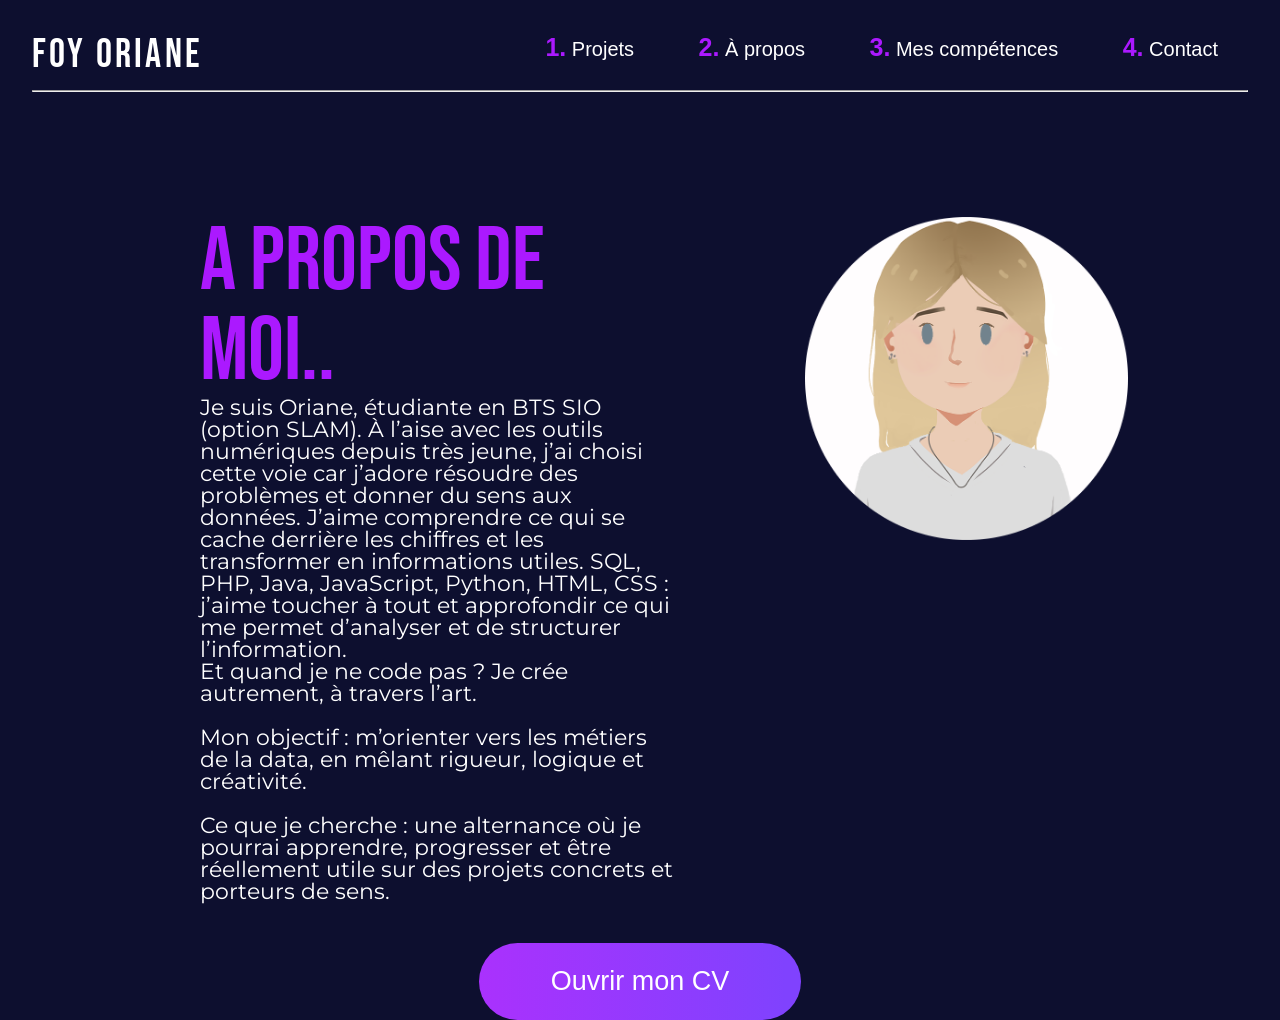
==== commit 57449e87: "up" ====
--- a/apropos.html
+++ b/apropos.html
@@ -57,14 +57,6 @@
                     <a href="contact.html"
                     ><span class="numerotation">4.</span> Contact</a>
                 </li>
-                <li>
-                    <a href="veille.html"
-                    ><span class="numerotation">5.</span> Veille</a>
-                </li>
-                <li>
-                    <a href="tableau.html"
-                    ><span class="numerotation">6.</span> Tableau</a>
-                </li>
 
             </ul>
         </nav>
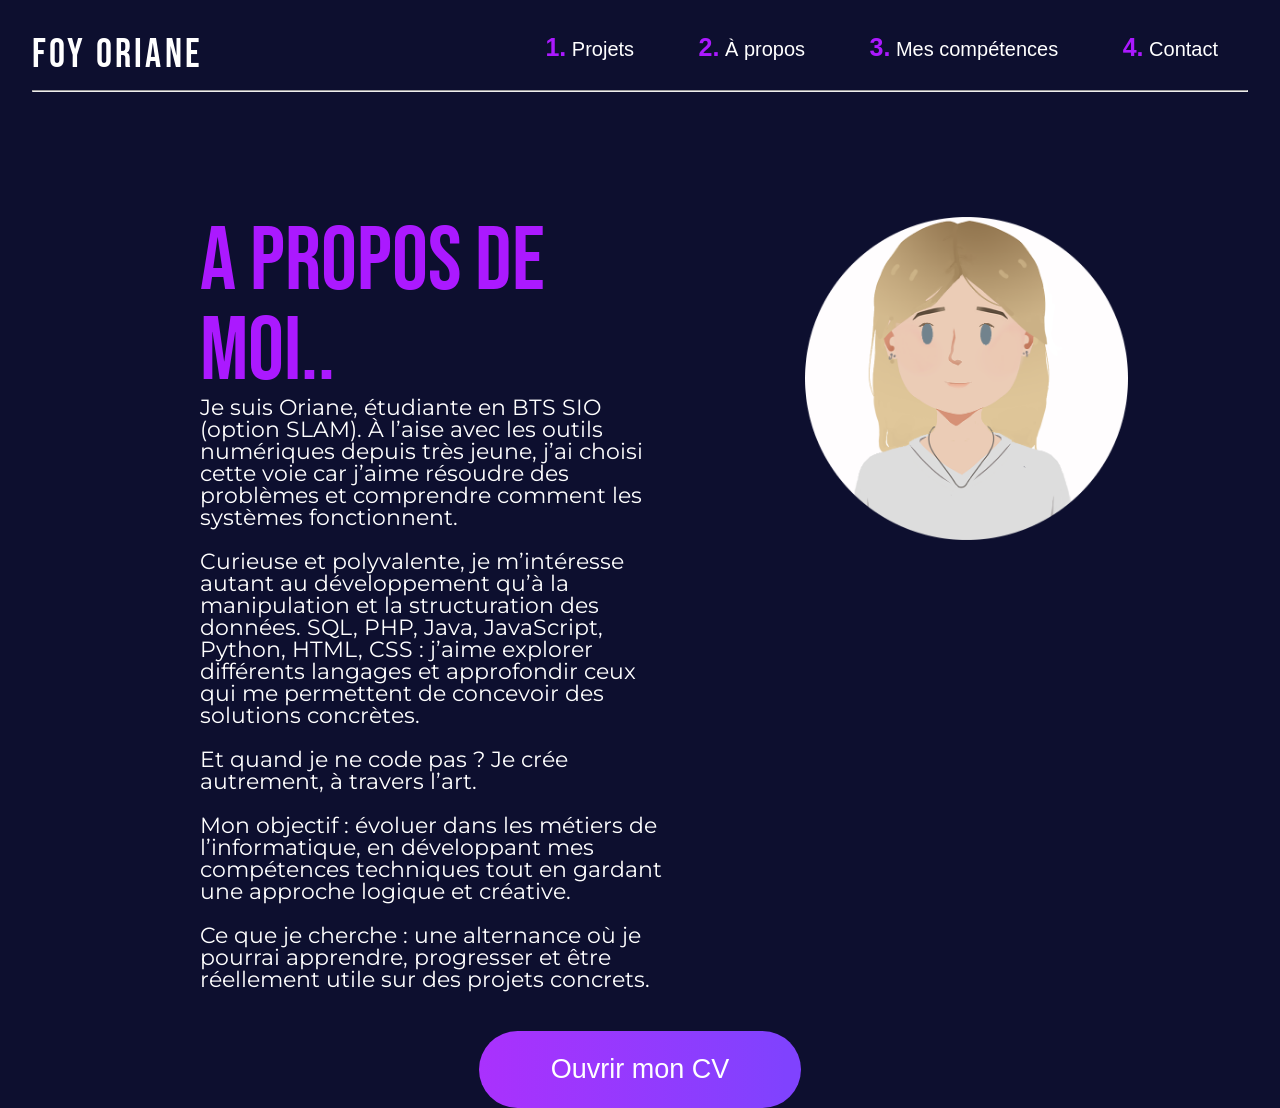
==== commit d35815d2: "project up" ====
--- a/apropos.html
+++ b/apropos.html
@@ -72,18 +72,15 @@
       <div class="present col">
         <h1>A propos de moi..</h1>
           <h2>
-              Je suis Oriane, étudiante en BTS SIO (option SLAM). À l’aise avec les outils numériques
-              depuis très jeune, j’ai choisi cette voie car j’adore résoudre des problèmes et donner
-              du sens aux données. J’aime comprendre ce qui se cache derrière les chiffres et les
-              transformer en informations utiles. SQL, PHP, Java, JavaScript, Python,
-              HTML, CSS : j’aime toucher à tout et approfondir ce qui me permet d’analyser et de structurer
-              l’information.<br>
-              Et quand je ne code pas ? Je crée autrement, à travers l’art. <br><br>
+              Je suis Oriane, étudiante en BTS SIO (option SLAM). À l’aise avec les outils numériques depuis très jeune, j’ai choisi cette voie car j’aime résoudre des problèmes et comprendre comment les systèmes fonctionnent.<br><br>
 
-              Mon objectif : m’orienter vers les métiers de la data, en mêlant rigueur, logique et créativité.<br><br>
+              Curieuse et polyvalente, je m’intéresse autant au développement qu’à la manipulation et la structuration des données. SQL, PHP, Java, JavaScript, Python, HTML, CSS : j’aime explorer différents langages et approfondir ceux qui me permettent de concevoir des solutions concrètes.<br><br>
 
-              Ce que je cherche : une alternance où je pourrai apprendre, progresser et être réellement
-              utile sur des projets concrets et porteurs de sens.
+              Et quand je ne code pas ? Je crée autrement, à travers l’art.<br><br>
+
+              Mon objectif : évoluer dans les métiers de l’informatique, en développant mes compétences techniques tout en gardant une approche logique et créative.<br><br>
+
+              Ce que je cherche : une alternance où je pourrai apprendre, progresser et être réellement utile sur des projets concrets.
           </h2>
                   
       </div>
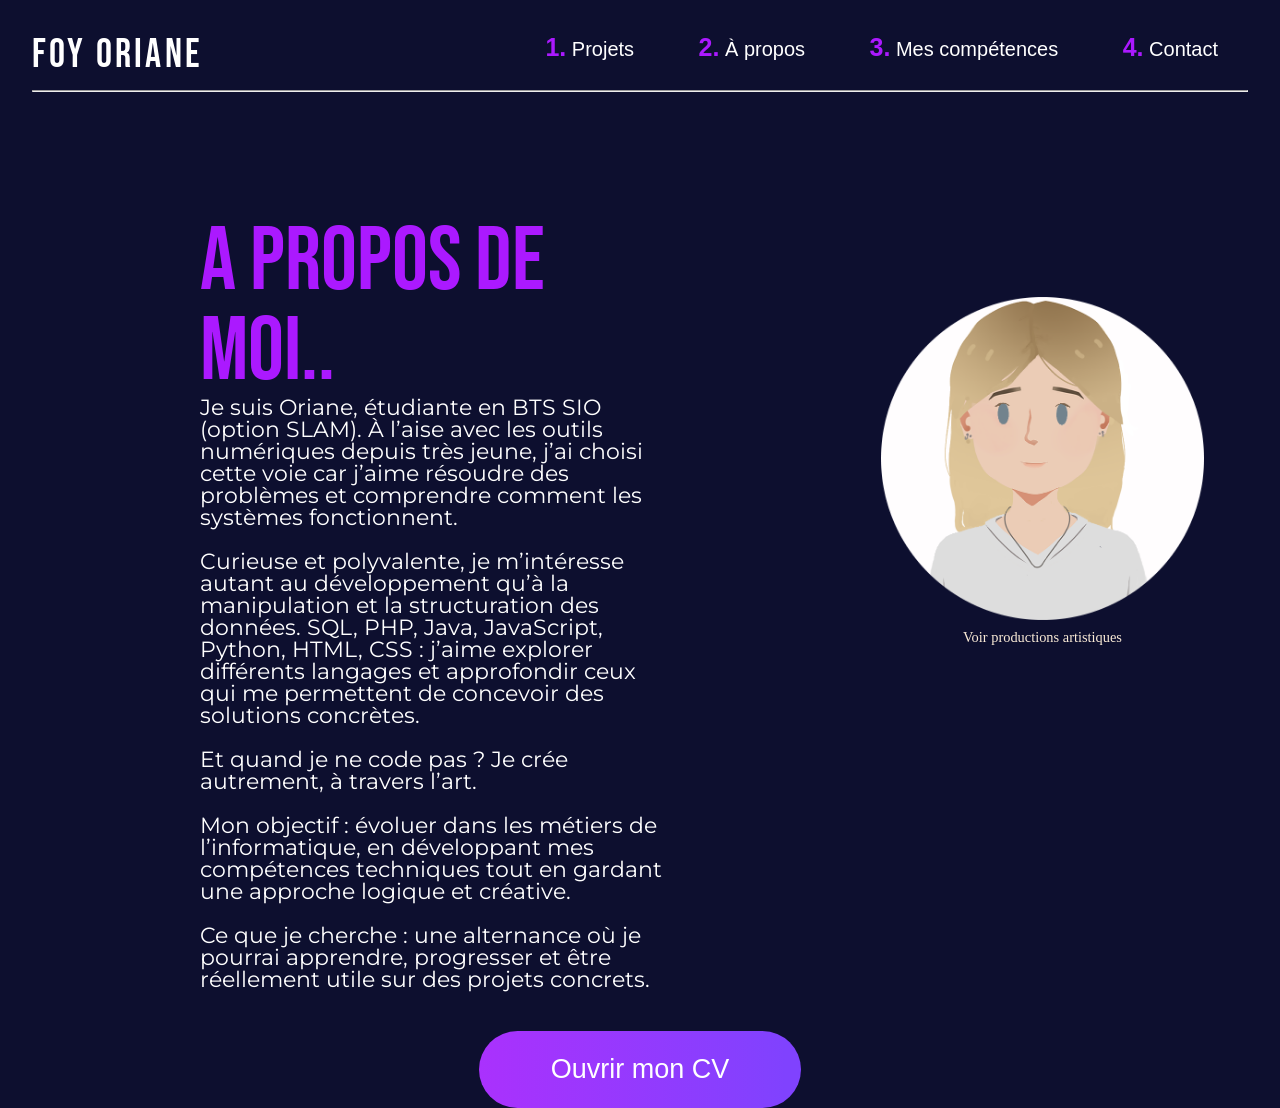
==== commit 893ed8fe: "project up" ====
--- a/apropos.html
+++ b/apropos.html
@@ -84,8 +84,13 @@
           </h2>
                   
       </div>
-      <div class="avatar col"><img src="documents/avatar.png"/>
-      </div>
+          <div class="avatar col">
+              <img src="documents/avatar.png"/>
+
+              <a href="documents/productions_artistiques.pdf" target="_blank" class="link-art">
+                  Voir productions artistiques
+              </a>
+          </div>
       </div>
 
       
--- a/styles/style.css
+++ b/styles/style.css
@@ -983,16 +983,20 @@
     animation: fade 2s  forwards;
 
 }
+.avatar {
+    display: flex;
+    flex-direction: column;
+    align-items: center;
+    margin-top: 80px;
+}
 
 .avatar img {
     width: 60%;
-    left:600px;
-    -webkit-animation:fade 2s forwards;
+    -webkit-animation: fade 2s forwards;
     -moz-animation: fade 2s forwards;
     -o-animation: fade 2s forwards;
-    animation: fade 2s  forwards;
-}
-
+    animation: fade 2s forwards;
+}
 
 .bouton {
     text-align: center;
@@ -1146,11 +1150,30 @@
     box-sizing: border-box;
     outline:0;
 }
-
+.link-art {
+    display: block;
+    margin-top: 10px;
+    font-size: 0.9rem;
+    color: antiquewhite;
+    text-decoration: none;
+    transition: 0.2s;
+}
+
+.link-art:hover {
+    color: var(--couleur_principale);
+    text-decoration: underline;
+}
 
 
 /***********************************************************************************/
-
+.badge-perso{
+    background-color: #F52750;
+    color: white;
+    font-size: 0.7rem;
+    padding: 2px 6px;
+    border-radius: 4px;
+    margin-left: 6px;
+}
 .badge-stage {
     background-color: #0d0f2f;
     color: white;
